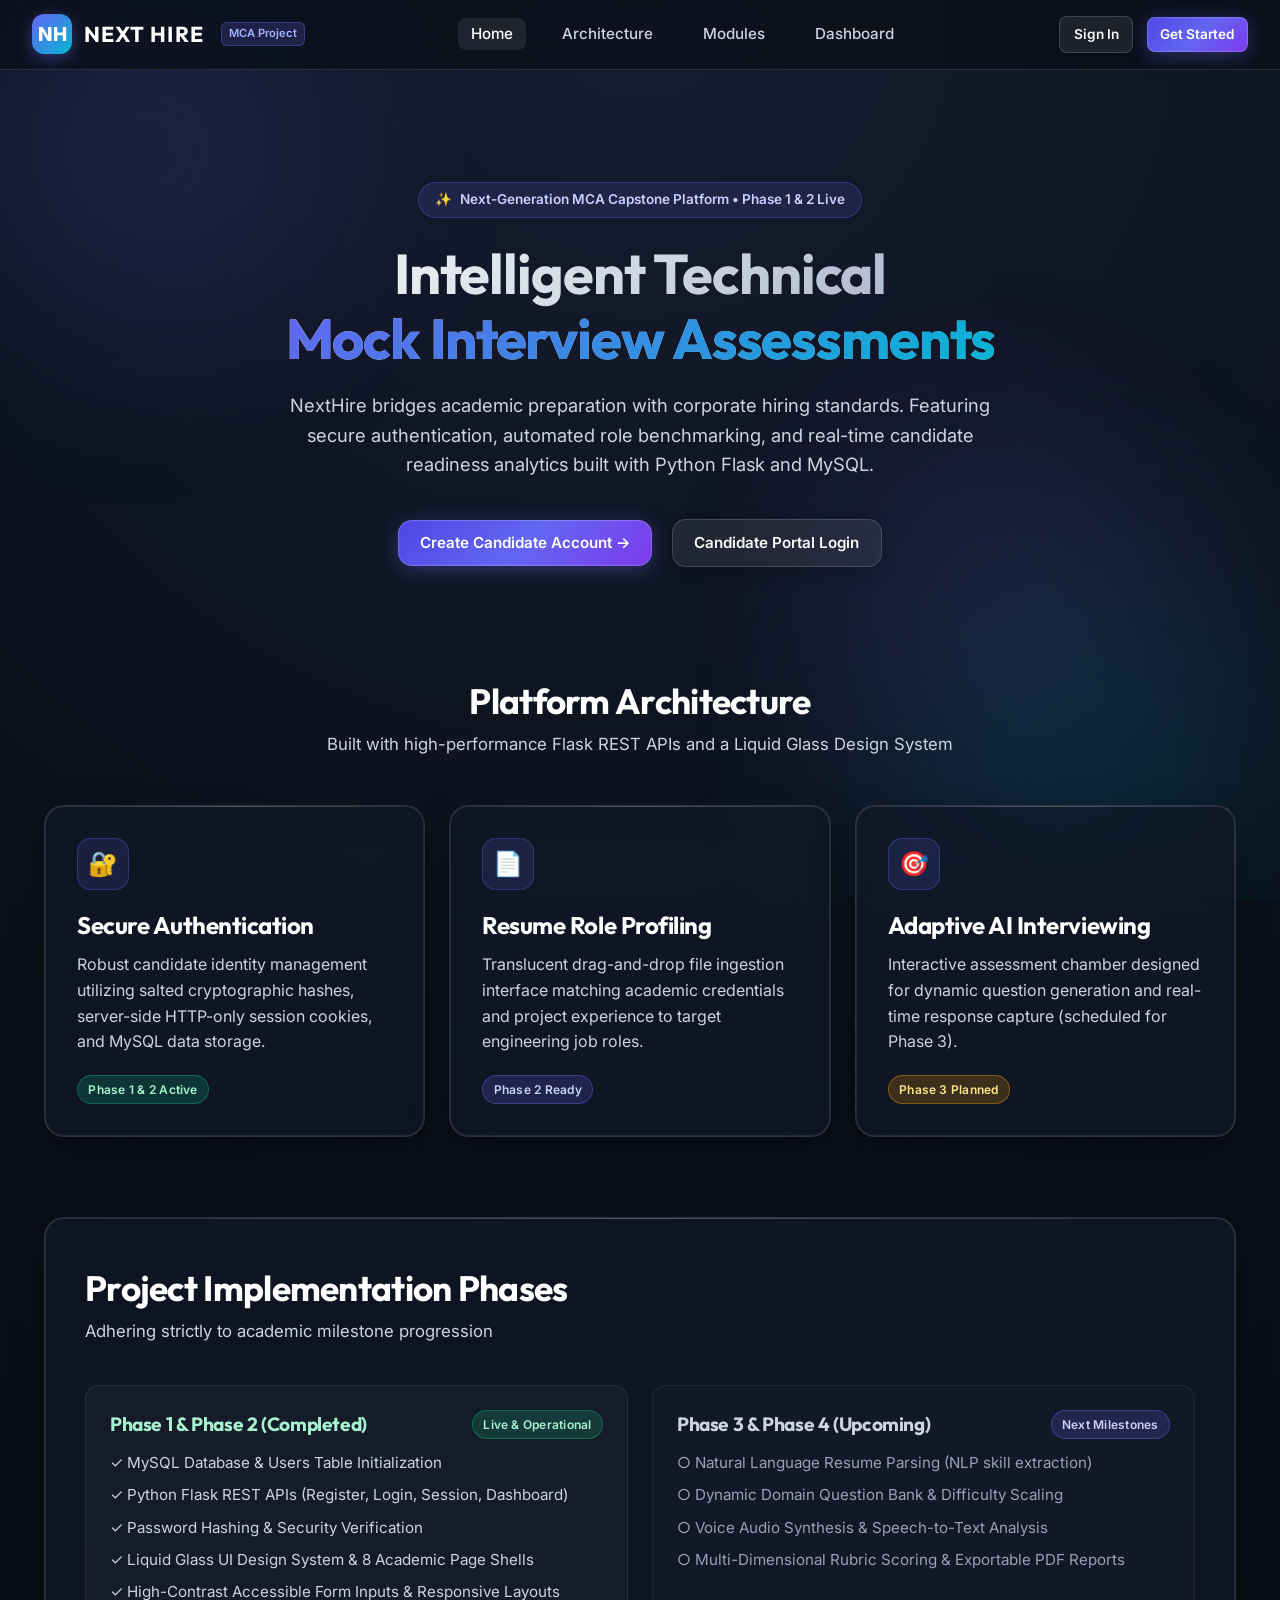
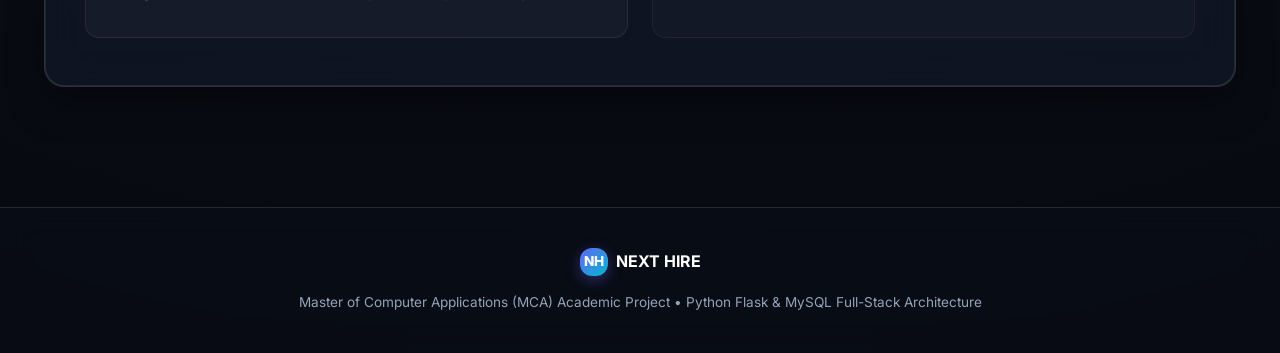
==== frontend/index.html @ c8a3c5a3 "Initial commit: NextHire AI Mock Interview Platform" ====
<!DOCTYPE html>
<html lang="en">
<head>
  <meta charset="UTF-8">
  <meta name="viewport" content="width=device-width, initial-scale=1.0">
  <title>NextHire - AI Mock Interview & Evaluation Platform</title>
  <meta name="description" content="NextHire is an academic MCA full-stack platform providing AI-driven mock interviews, resume profiling, and candidate readiness assessment.">
  <link rel="stylesheet" href="css/style.css">
</head>
<body>
  <!-- Ambient Liquid Glass Orbs -->
  <div class="ambient-background">
    <div class="bg-orb orb-1"></div>
    <div class="bg-orb orb-2"></div>
    <div class="bg-orb orb-3"></div>
  </div>

  <!-- Navigation Bar -->
  <header class="navbar">
    <div class="nav-container">
      <a href="index.html" class="brand-logo" id="nav-brand">
        <div class="logo-symbol">NH</div>
        <span class="brand-name">NEXT HIRE</span>
        <span class="brand-badge">MCA Project</span>
      </a>
      <ul class="nav-links">
        <li><a href="index.html" class="nav-link active">Home</a></li>
        <li><a href="#features" class="nav-link">Architecture</a></li>
        <li><a href="#modules" class="nav-link">Modules</a></li>
        <li><a href="dashboard.html" class="nav-link">Dashboard</a></li>
      </ul>
      <div class="nav-auth-actions" id="nav-auth-actions">
        <a href="login.html" class="btn btn-glass btn-sm" id="nav-login-btn">Sign In</a>
        <a href="register.html" class="btn btn-primary btn-sm" id="nav-register-btn">Get Started</a>
      </div>
    </div>
  </header>

  <!-- Main Content -->
  <main class="container">
    <!-- Hero Section -->
    <section class="hero-section">
      <div class="hero-pill">
        <span>✨</span> Next-Generation MCA Capstone Platform &bull; Phase 1 & 2 Live
      </div>
      <h1 class="hero-title">
        Intelligent Technical <br>
        <span class="hero-title-accent">Mock Interview Assessments</span>
      </h1>
      <p class="hero-description">
        NextHire bridges academic preparation with corporate hiring standards. Featuring secure authentication, automated role benchmarking, and real-time candidate readiness analytics built with Python Flask and MySQL.
      </p>
      <div class="hero-actions">
        <a href="register.html" class="btn btn-primary" id="hero-cta-btn">
          Create Candidate Account &rarr;
        </a>
        <a href="login.html" class="btn btn-glass" id="hero-login-btn">
          Candidate Portal Login
        </a>
      </div>
    </section>

    <!-- Architecture & Features Grid -->
    <section id="features" style="margin-top: 4rem;">
      <div class="page-header" style="text-align: center; margin-bottom: 3rem;">
        <h2 class="page-title">Platform Architecture</h2>
        <p class="page-subtitle">Built with high-performance Flask REST APIs and a Liquid Glass Design System</p>
      </div>

      <div class="grid-3">
        <!-- Feature 1 -->
        <div class="glass-card glass-card-hover">
          <div class="feature-icon-box">🔐</div>
          <h3>Secure Authentication</h3>
          <p style="margin-top: 0.75rem;">
            Robust candidate identity management utilizing salted cryptographic hashes, server-side HTTP-only session cookies, and MySQL data storage.
          </p>
          <div style="margin-top: 1.25rem;">
            <span class="badge badge-success">Phase 1 & 2 Active</span>
          </div>
        </div>

        <!-- Feature 2 -->
        <div class="glass-card glass-card-hover">
          <div class="feature-icon-box">📄</div>
          <h3>Resume Role Profiling</h3>
          <p style="margin-top: 0.75rem;">
            Translucent drag-and-drop file ingestion interface matching academic credentials and project experience to target engineering job roles.
          </p>
          <div style="margin-top: 1.25rem;">
            <span class="badge badge-primary">Phase 2 Ready</span>
          </div>
        </div>

        <!-- Feature 3 -->
        <div class="glass-card glass-card-hover">
          <div class="feature-icon-box">🎯</div>
          <h3>Adaptive AI Interviewing</h3>
          <p style="margin-top: 0.75rem;">
            Interactive assessment chamber designed for dynamic question generation and real-time response capture (scheduled for Phase 3).
          </p>
          <div style="margin-top: 1.25rem;">
            <span class="badge badge-warning">Phase 3 Planned</span>
          </div>
        </div>
      </div>
    </section>

    <!-- Platform Modules Roadmap -->
    <section id="modules" style="margin-top: 5rem;">
      <div class="glass-card" style="padding: 3rem 2.5rem;">
        <div class="page-header">
          <h2 class="page-title">Project Implementation Phases</h2>
          <p class="page-subtitle">Adhering strictly to academic milestone progression</p>
        </div>

        <div class="grid-2" style="margin-top: 2rem;">
          <div style="padding: 1.5rem; background: rgba(255, 255, 255, 0.03); border-radius: var(--radius-md); border: 1px solid rgba(255, 255, 255, 0.08);">
            <div style="display: flex; align-items: center; justify-content: space-between; margin-bottom: 0.75rem;">
              <h4 style="color: #a7f3d0;">Phase 1 & Phase 2 (Completed)</h4>
              <span class="badge badge-success">Live & Operational</span>
            </div>
            <ul style="list-style: none; padding-left: 0; color: var(--text-secondary); font-size: 0.95rem;">
              <li style="margin-bottom: 0.5rem;">✓ MySQL Database & Users Table Initialization</li>
              <li style="margin-bottom: 0.5rem;">✓ Python Flask REST APIs (Register, Login, Session, Dashboard)</li>
              <li style="margin-bottom: 0.5rem;">✓ Password Hashing & Security Verification</li>
              <li style="margin-bottom: 0.5rem;">✓ Liquid Glass UI Design System & 8 Academic Page Shells</li>
              <li style="margin-bottom: 0.5rem;">✓ High-Contrast Accessible Form Inputs & Responsive Layouts</li>
            </ul>
          </div>

          <div style="padding: 1.5rem; background: rgba(255, 255, 255, 0.02); border-radius: var(--radius-md); border: 1px solid rgba(255, 255, 255, 0.05);">
            <div style="display: flex; align-items: center; justify-content: space-between; margin-bottom: 0.75rem;">
              <h4 style="color: #cbd5e1;">Phase 3 & Phase 4 (Upcoming)</h4>
              <span class="badge badge-primary">Next Milestones</span>
            </div>
            <ul style="list-style: none; padding-left: 0; color: var(--text-muted); font-size: 0.95rem;">
              <li style="margin-bottom: 0.5rem;">○ Natural Language Resume Parsing (NLP skill extraction)</li>
              <li style="margin-bottom: 0.5rem;">○ Dynamic Domain Question Bank & Difficulty Scaling</li>
              <li style="margin-bottom: 0.5rem;">○ Voice Audio Synthesis & Speech-to-Text Analysis</li>
              <li style="margin-bottom: 0.5rem;">○ Multi-Dimensional Rubric Scoring & Exportable PDF Reports</li>
            </ul>
          </div>
        </div>
      </div>
    </section>
  </main>

  <!-- Academic Footer -->
  <footer class="footer">
    <div class="footer-content">
      <div style="display: flex; align-items: center; gap: 0.5rem;">
        <div class="logo-symbol" style="width: 28px; height: 28px; font-size: 0.85rem;">NH</div>
        <span style="font-weight: 700; color: #fff;">NEXT HIRE</span>
      </div>
      <p class="footer-credit">
        Master of Computer Applications (MCA) Academic Project &bull; Python Flask & MySQL Full-Stack Architecture
      </p>
    </div>
  </footer>

  <script src="js/main.js"></script>
</body>
</html>
---- frontend/css/style.css ----
/* =========================================================
   NEXT HIRE - Liquid Glass Design System
   MCA Academic Project - Professional & AI-Themed UI
   ========================================================= */

@import url('https://fonts.googleapis.com/css2?family=Inter:wght@300;400;500;600;700;800&family=Outfit:wght@500;600;700&display=swap');

:root {
  /* Color Palette - Academic AI Theme */
  --bg-dark: #090d16;
  --bg-gradient: radial-gradient(circle at 50% 0%, #151c2e 0%, #0b0f19 55%, #07090f 100%);
  
  --primary: #6366f1;
  --primary-hover: #4f46e5;
  --primary-glow: rgba(99, 102, 241, 0.35);
  
  --secondary: #06b6d4;
  --secondary-glow: rgba(6, 182, 212, 0.25);
  
  --accent-purple: #8b5cf6;
  --accent-emerald: #10b981;
  --accent-amber: #f59e0b;
  --accent-rose: #f43f5e;
  
  /* Liquid Glass Values */
  --glass-bg: rgba(17, 24, 39, 0.72);
  --glass-bg-hover: rgba(24, 33, 53, 0.82);
  --glass-bg-light: rgba(255, 255, 255, 0.05);
  --glass-border: 1px solid rgba(255, 255, 255, 0.12);
  --glass-border-focus: 1px solid rgba(99, 102, 241, 0.6);
  --glass-border-glow: 0 0 20px rgba(99, 102, 241, 0.25);
  --glass-shadow: 0 16px 40px -8px rgba(0, 0, 0, 0.5), 0 0 1px 1px rgba(255, 255, 255, 0.1) inset;
  --glass-blur: blur(20px);
  
  /* High-Contrast Typography */
  --text-primary: #ffffff;
  --text-secondary: #cbd5e1;
  --text-muted: #94a3b8;
  --text-dark: #0f172a;
  
  /* Form Inputs Visibility Standards */
  --input-bg: rgba(15, 23, 42, 0.85);
  --input-text: #ffffff;
  --input-placeholder: #94a3b8;
  --input-border: rgba(255, 255, 255, 0.22);
  --input-focus-border: #6366f1;
  --input-focus-ring: 0 0 0 3px rgba(99, 102, 241, 0.3);

  /* Layout Constants */
  --radius-sm: 8px;
  --radius-md: 14px;
  --radius-lg: 20px;
  --radius-xl: 28px;
  --transition: all 0.25s cubic-bezier(0.16, 1, 0.3, 1);
}

/* =========================================================
   Base & Reset
   ========================================================= */
*, *::before, *::after {
  box-sizing: border-box;
  margin: 0;
  padding: 0;
}

html {
  font-size: 16px;
  scroll-behavior: smooth;
}

body {
  font-family: 'Inter', -apple-system, BlinkMacSystemFont, "Segoe UI", Roboto, sans-serif;
  background-color: var(--bg-dark);
  background-image: var(--bg-gradient);
  color: var(--text-primary);
  min-height: 100vh;
  line-height: 1.6;
  overflow-x: hidden;
  position: relative;
}

/* Background Ambient Orbs for Liquid Glass Depth */
.ambient-background {
  position: fixed;
  top: 0;
  left: 0;
  width: 100vw;
  height: 100vh;
  overflow: hidden;
  z-index: -1;
  pointer-events: none;
}

.bg-orb {
  position: absolute;
  border-radius: 50%;
  filter: blur(100px);
  opacity: 0.45;
  animation: orbDrift 20s infinite alternate ease-in-out;
}

.orb-1 {
  width: 500px;
  height: 500px;
  background: radial-gradient(circle, rgba(99, 102, 241, 0.6) 0%, rgba(99, 102, 241, 0) 70%);
  top: -100px;
  left: -100px;
  animation-duration: 18s;
}

.orb-2 {
  width: 600px;
  height: 600px;
  background: radial-gradient(circle, rgba(6, 182, 212, 0.45) 0%, rgba(6, 182, 212, 0) 70%);
  bottom: -150px;
  right: -100px;
  animation-duration: 24s;
}

.orb-3 {
  width: 450px;
  height: 450px;
  background: radial-gradient(circle, rgba(139, 92, 246, 0.4) 0%, rgba(139, 92, 246, 0) 70%);
  top: 40%;
  left: 60%;
  animation-duration: 22s;
}

@keyframes orbDrift {
  0% { transform: translate(0, 0) scale(1); }
  50% { transform: translate(40px, -30px) scale(1.08); }
  100% { transform: translate(-30px, 40px) scale(0.95); }
}

/* =========================================================
   Typography
   ========================================================= */
h1, h2, h3, h4, h5, h6 {
  font-family: 'Outfit', 'Inter', sans-serif;
  color: var(--text-primary);
  font-weight: 700;
  line-height: 1.25;
  letter-spacing: -0.02em;
}

h1 { font-size: 2.75rem; }
h2 { font-size: 2.1rem; }
h3 { font-size: 1.5rem; }
h4 { font-size: 1.2rem; }

p {
  color: var(--text-secondary);
}

a {
  color: var(--primary);
  text-decoration: none;
  transition: var(--transition);
}

a:hover {
  color: #818cf8;
}

/* =========================================================
   Navbar (Liquid Glass)
   ========================================================= */
.navbar {
  position: sticky;
  top: 0;
  width: 100%;
  z-index: 100;
  backdrop-filter: var(--glass-blur);
  -webkit-backdrop-filter: var(--glass-blur);
  background: rgba(11, 15, 25, 0.75);
  border-bottom: var(--glass-border);
  padding: 0.9rem 2rem;
  transition: var(--transition);
}

.nav-container {
  max-width: 1240px;
  margin: 0 auto;
  display: flex;
  align-items: center;
  justify-content: space-between;
}

.brand-logo {
  display: flex;
  align-items: center;
  gap: 0.75rem;
  text-decoration: none;
}

.logo-symbol {
  width: 40px;
  height: 40px;
  border-radius: 12px;
  background: linear-gradient(135deg, #6366f1 0%, #06b6d4 100%);
  display: flex;
  align-items: center;
  justify-content: center;
  color: #fff;
  font-weight: 800;
  font-size: 1.2rem;
  box-shadow: 0 4px 15px rgba(99, 102, 241, 0.4);
}

.brand-name {
  font-family: 'Outfit', sans-serif;
  font-weight: 700;
  font-size: 1.35rem;
  letter-spacing: 0.05em;
  color: #ffffff;
}

.brand-badge {
  font-size: 0.7rem;
  font-weight: 600;
  padding: 2px 7px;
  border-radius: 6px;
  background: rgba(99, 102, 241, 0.2);
  color: #a5b4fc;
  border: 1px solid rgba(99, 102, 241, 0.4);
  margin-left: 0.35rem;
  vertical-align: middle;
}

.nav-links {
  display: flex;
  align-items: center;
  gap: 1.5rem;
  list-style: none;
}

.nav-link {
  color: var(--text-secondary);
  font-size: 0.95rem;
  font-weight: 500;
  padding: 0.4rem 0.8rem;
  border-radius: var(--radius-sm);
  transition: var(--transition);
}

.nav-link:hover, .nav-link.active {
  color: #ffffff;
  background: rgba(255, 255, 255, 0.08);
}

.nav-auth-actions {
  display: flex;
  align-items: center;
  gap: 0.85rem;
}

.user-profile-badge {
  display: flex;
  align-items: center;
  gap: 0.6rem;
  padding: 0.35rem 0.85rem;
  border-radius: 30px;
  background: rgba(255, 255, 255, 0.07);
  border: 1px solid rgba(255, 255, 255, 0.14);
}

.user-avatar {
  width: 28px;
  height: 28px;
  border-radius: 50%;
  background: linear-gradient(135deg, #6366f1, #a855f7);
  display: flex;
  align-items: center;
  justify-content: center;
  font-size: 0.8rem;
  font-weight: 700;
  color: #fff;
}

.user-name-display {
  font-size: 0.9rem;
  font-weight: 500;
  color: #f1f5f9;
}

/* =========================================================
   Buttons (Liquid Glass & Primary)
   ========================================================= */
.btn {
  display: inline-flex;
  align-items: center;
  justify-content: center;
  gap: 0.5rem;
  font-family: 'Inter', sans-serif;
  font-size: 0.95rem;
  font-weight: 600;
  padding: 0.65rem 1.35rem;
  border-radius: var(--radius-md);
  cursor: pointer;
  transition: var(--transition);
  text-decoration: none;
  border: none;
  outline: none;
}

.btn-primary {
  background: linear-gradient(135deg, #4f46e5 0%, #6366f1 50%, #7c3aed 100%);
  color: #ffffff !important;
  box-shadow: 0 4px 20px rgba(99, 102, 241, 0.35), 0 0 1px 1px rgba(255, 255, 255, 0.2) inset;
}

.btn-primary:hover {
  transform: translateY(-2px);
  box-shadow: 0 8px 25px rgba(99, 102, 241, 0.5), 0 0 1px 1px rgba(255, 255, 255, 0.3) inset;
}

.btn-primary:active {
  transform: translateY(0);
}

.btn-glass {
  background: rgba(255, 255, 255, 0.08);
  backdrop-filter: blur(12px);
  -webkit-backdrop-filter: blur(12px);
  color: #f8fafc !important;
  border: 1px solid rgba(255, 255, 255, 0.16);
  box-shadow: 0 4px 15px rgba(0, 0, 0, 0.2);
}

.btn-glass:hover {
  background: rgba(255, 255, 255, 0.14);
  border-color: rgba(255, 255, 255, 0.3);
  transform: translateY(-2px);
}

.btn-danger {
  background: rgba(244, 63, 94, 0.15);
  color: #fb7185 !important;
  border: 1px solid rgba(244, 63, 94, 0.3);
}

.btn-danger:hover {
  background: rgba(244, 63, 94, 0.25);
  border-color: rgba(244, 63, 94, 0.5);
}

.btn-block {
  width: 100%;
}

.btn-sm {
  padding: 0.4rem 0.85rem;
  font-size: 0.85rem;
  border-radius: var(--radius-sm);
}

/* =========================================================
   Liquid Glass Cards
   ========================================================= */
.glass-card {
  background: var(--glass-bg);
  backdrop-filter: var(--glass-blur);
  -webkit-backdrop-filter: var(--glass-blur);
  border: var(--glass-border);
  border-radius: var(--radius-lg);
  box-shadow: var(--glass-shadow);
  padding: 2rem;
  transition: var(--transition);
  position: relative;
  overflow: hidden;
}

.glass-card::before {
  content: '';
  position: absolute;
  top: 0;
  left: 0;
  right: 0;
  height: 1px;
  background: linear-gradient(90deg, transparent, rgba(255, 255, 255, 0.2), transparent);
}

.glass-card-hover:hover {
  background: var(--glass-bg-hover);
  border-color: rgba(255, 255, 255, 0.22);
  transform: translateY(-4px);
  box-shadow: 0 20px 45px -10px rgba(0, 0, 0, 0.6), 0 0 25px rgba(99, 102, 241, 0.15);
}

/* =========================================================
   Forms & Visible Input Fields (CRITICAL REQUIREMENT)
   ========================================================= */
.form-group {
  margin-bottom: 1.35rem;
  text-align: left;
}

.form-label {
  display: block;
  font-size: 0.9rem;
  font-weight: 500;
  color: #f1f5f9;
  margin-bottom: 0.5rem;
  letter-spacing: 0.01em;
}

.input-container {
  position: relative;
  display: flex;
  align-items: center;
}

.input-icon {
  position: absolute;
  left: 14px;
  color: var(--text-muted);
  pointer-events: none;
  font-size: 1.1rem;
}

/* Visible Inputs: High Contrast, High Legibility */
.form-control {
  width: 100%;
  padding: 0.75rem 1rem;
  padding-left: 2.75rem;
  font-family: 'Inter', sans-serif;
  font-size: 0.95rem;
  color: #ffffff !important; /* Clearly visible */
  background-color: var(--input-bg) !important;
  border: 1px solid var(--input-border);
  border-radius: var(--radius-md);
  outline: none;
  transition: var(--transition);
  -webkit-appearance: none;
}

.form-control.no-icon {
  padding-left: 1rem;
}

.form-control::placeholder {
  color: var(--input-placeholder) !important;
  opacity: 1;
}

.form-control:focus {
  border-color: var(--input-focus-border);
  box-shadow: var(--input-focus-ring);
  background-color: rgba(15, 23, 42, 0.95) !important;
}

/* Password Toggle Icon */
.password-toggle {
  position: absolute;
  right: 14px;
  background: none;
  border: none;
  color: var(--text-muted);
  cursor: pointer;
  padding: 0;
  font-size: 1rem;
  display: flex;
  align-items: center;
  transition: var(--transition);
}

.password-toggle:hover {
  color: #ffffff;
}

/* Password strength bar */
.password-strength-container {
  margin-top: 0.5rem;
  height: 4px;
  background: rgba(255, 255, 255, 0.1);
  border-radius: 4px;
  overflow: hidden;
}

.password-strength-bar {
  height: 100%;
  width: 0%;
  transition: var(--transition);
}

/* =========================================================
   Layout Containers
   ========================================================= */
.container {
  max-width: 1240px;
  margin: 0 auto;
  padding: 2.5rem 1.5rem;
}

.container-narrow {
  max-width: 480px;
  margin: 3rem auto;
  padding: 1.5rem;
}

.page-header {
  margin-bottom: 2.5rem;
}

.page-title {
  font-size: 2.2rem;
  margin-bottom: 0.5rem;
}

.page-subtitle {
  font-size: 1.05rem;
  color: var(--text-secondary);
}

/* =========================================================
   Alerts & Notifications
   ========================================================= */
.alert {
  padding: 0.85rem 1.15rem;
  border-radius: var(--radius-md);
  margin-bottom: 1.25rem;
  font-size: 0.9rem;
  font-weight: 500;
  display: none;
  align-items: center;
  gap: 0.6rem;
  backdrop-filter: blur(10px);
}

.alert-danger {
  background: rgba(244, 63, 94, 0.15);
  color: #fecdd3;
  border: 1px solid rgba(244, 63, 94, 0.35);
}

.alert-success {
  background: rgba(16, 185, 129, 0.15);
  color: #a7f3d0;
  border: 1px solid rgba(16, 185, 129, 0.35);
}

.alert-info {
  background: rgba(6, 182, 212, 0.15);
  color: #bae6fd;
  border: 1px solid rgba(6, 182, 212, 0.35);
}

/* Toast Notification */
.toast-container {
  position: fixed;
  bottom: 24px;
  right: 24px;
  z-index: 1000;
  display: flex;
  flex-direction: column;
  gap: 10px;
}

.toast {
  padding: 12px 20px;
  background: rgba(15, 23, 42, 0.95);
  backdrop-filter: blur(16px);
  border: 1px solid rgba(255, 255, 255, 0.15);
  border-radius: var(--radius-md);
  box-shadow: 0 10px 30px rgba(0, 0, 0, 0.5);
  color: #ffffff;
  font-size: 0.9rem;
  font-weight: 500;
  display: flex;
  align-items: center;
  gap: 10px;
  animation: slideInRight 0.3s cubic-bezier(0.16, 1, 0.3, 1);
}

@keyframes slideInRight {
  from { transform: translateX(100%); opacity: 0; }
  to { transform: translateX(0); opacity: 1; }
}

/* =========================================================
   Badges & Indicators
   ========================================================= */
.badge {
  display: inline-flex;
  align-items: center;
  gap: 0.35rem;
  padding: 0.25rem 0.65rem;
  font-size: 0.75rem;
  font-weight: 600;
  border-radius: 20px;
  letter-spacing: 0.02em;
}

.badge-primary {
  background: rgba(99, 102, 241, 0.2);
  color: #c7d2fe;
  border: 1px solid rgba(99, 102, 241, 0.4);
}

.badge-success {
  background: rgba(16, 185, 129, 0.2);
  color: #a7f3d0;
  border: 1px solid rgba(16, 185, 129, 0.4);
}

.badge-warning {
  background: rgba(245, 158, 11, 0.2);
  color: #fde68a;
  border: 1px solid rgba(245, 158, 11, 0.4);
}

/* =========================================================
   Hero Section (Landing Page)
   ========================================================= */
.hero-section {
  text-align: center;
  padding: 4.5rem 1.5rem 3rem;
  max-width: 900px;
  margin: 0 auto;
}

.hero-pill {
  display: inline-flex;
  align-items: center;
  gap: 0.5rem;
  padding: 0.4rem 1rem;
  border-radius: 30px;
  background: rgba(99, 102, 241, 0.15);
  border: 1px solid rgba(99, 102, 241, 0.3);
  color: #c7d2fe;
  font-size: 0.85rem;
  font-weight: 600;
  margin-bottom: 1.5rem;
}

.hero-title {
  font-size: 3.5rem;
  line-height: 1.15;
  margin-bottom: 1.25rem;
  background: linear-gradient(135deg, #ffffff 0%, #cbd5e1 50%, #94a3b8 100%);
  -webkit-background-clip: text;
  -webkit-text-fill-color: transparent;
}

.hero-title-accent {
  background: linear-gradient(135deg, #6366f1 0%, #06b6d4 100%);
  -webkit-background-clip: text;
  -webkit-text-fill-color: transparent;
}

.hero-description {
  font-size: 1.15rem;
  color: var(--text-secondary);
  max-width: 720px;
  margin: 0 auto 2.5rem;
}

.hero-actions {
  display: flex;
  align-items: center;
  justify-content: center;
  gap: 1.25rem;
}

/* =========================================================
   Grid & Card Systems
   ========================================================= */
.grid-3 {
  display: grid;
  grid-template-columns: repeat(3, 1fr);
  gap: 1.5rem;
}

.grid-4 {
  display: grid;
  grid-template-columns: repeat(4, 1fr);
  gap: 1.25rem;
}

.grid-2 {
  display: grid;
  grid-template-columns: repeat(2, 1fr);
  gap: 1.5rem;
}

.feature-icon-box {
  width: 52px;
  height: 52px;
  border-radius: 14px;
  background: rgba(99, 102, 241, 0.15);
  border: 1px solid rgba(99, 102, 241, 0.3);
  display: flex;
  align-items: center;
  justify-content: center;
  color: #818cf8;
  font-size: 1.5rem;
  margin-bottom: 1.25rem;
}

/* =========================================================
   Dashboard Widgets & Statistics
   ========================================================= */
.stat-card {
  padding: 1.5rem;
  display: flex;
  flex-direction: column;
}

.stat-label {
  font-size: 0.85rem;
  color: var(--text-muted);
  font-weight: 500;
  text-transform: uppercase;
  letter-spacing: 0.05em;
  margin-bottom: 0.5rem;
}

.stat-value {
  font-family: 'Outfit', sans-serif;
  font-size: 2.2rem;
  font-weight: 700;
  color: #ffffff;
  line-height: 1;
}

.stat-hint {
  font-size: 0.8rem;
  color: #94a3b8;
  margin-top: 0.5rem;
}

/* =========================================================
   Tables (Liquid Glass)
   ========================================================= */
.table-responsive {
  width: 100%;
  overflow-x: auto;
}

.glass-table {
  width: 100%;
  border-collapse: collapse;
  text-align: left;
}

.glass-table th {
  padding: 1rem 1.25rem;
  font-size: 0.85rem;
  text-transform: uppercase;
  letter-spacing: 0.05em;
  color: var(--text-muted);
  border-bottom: 1px solid rgba(255, 255, 255, 0.1);
}

.glass-table td {
  padding: 1.1rem 1.25rem;
  font-size: 0.95rem;
  color: var(--text-secondary);
  border-bottom: 1px solid rgba(255, 255, 255, 0.06);
}

.glass-table tr:hover td {
  background: rgba(255, 255, 255, 0.03);
  color: #ffffff;
}

/* =========================================================
   Resume Upload Area (Liquid Glass)
   ========================================================= */
.dropzone {
  border: 2px dashed rgba(99, 102, 241, 0.4);
  border-radius: var(--radius-lg);
  padding: 3.5rem 2rem;
  text-align: center;
  background: rgba(15, 23, 42, 0.45);
  backdrop-filter: blur(12px);
  cursor: pointer;
  transition: var(--transition);
}

.dropzone:hover, .dropzone.dragover {
  border-color: #6366f1;
  background: rgba(99, 102, 241, 0.08);
  box-shadow: 0 0 25px rgba(99, 102, 241, 0.2);
}

.dropzone-icon {
  font-size: 3rem;
  color: #818cf8;
  margin-bottom: 1rem;
}

/* =========================================================
   Footer (Liquid Glass)
   ========================================================= */
.footer {
  margin-top: 5rem;
  border-top: var(--glass-border);
  background: rgba(9, 13, 22, 0.8);
  backdrop-filter: blur(16px);
  padding: 2.5rem 1.5rem;
  text-align: center;
}

.footer-content {
  max-width: 1240px;
  margin: 0 auto;
  display: flex;
  flex-direction: column;
  align-items: center;
  gap: 1rem;
}

.footer-credit {
  font-size: 0.85rem;
  color: var(--text-muted);
}

/* =========================================================
   Responsive Design Breakpoints
   ========================================================= */
@media (max-width: 1024px) {
  .grid-4 {
    grid-template-columns: repeat(2, 1fr);
  }
  .grid-3 {
    grid-template-columns: repeat(2, 1fr);
  }
}

@media (max-width: 768px) {
  .hero-title {
    font-size: 2.5rem;
  }
  .grid-3, .grid-2, .grid-4 {
    grid-template-columns: 1fr;
  }
  .navbar {
    padding: 0.85rem 1rem;
  }
  .nav-links {
    display: none; /* Can be toggled or adapted */
  }
  .hero-actions {
    flex-direction: column;
    width: 100%;
  }
  .hero-actions .btn {
    width: 100%;
  }
}

/* =========================================================
   Phase 8 Liquid Glass Scorecard & Evaluation Styles
   ========================================================= */
.score-pill {
  display: inline-flex;
  align-items: center;
  gap: 0.25rem;
  padding: 0.25rem 0.65rem;
  font-size: 0.75rem;
  font-weight: 600;
  border-radius: var(--radius-sm);
  background: rgba(255, 255, 255, 0.05);
  border: 1px solid rgba(255, 255, 255, 0.1);
  color: #cbd5e1;
}

.score-pill strong {
  color: #ffffff;
}

.scorecard-metric-card {
  padding: 1.25rem;
  background: rgba(255, 255, 255, 0.03);
  border: 1px solid rgba(255, 255, 255, 0.08);
  border-radius: var(--radius-md);
  transition: var(--transition);
}

.scorecard-metric-card:hover {
  background: rgba(255, 255, 255, 0.06);
  border-color: rgba(99, 102, 241, 0.4);
  transform: translateY(-2px);
}

.feedback-card {
  padding: 1.5rem;
  border-radius: var(--radius-md);
  background: var(--glass-bg);
  border: var(--glass-border);
  backdrop-filter: var(--glass-blur);
  display: flex;
  flex-direction: column;
  height: 100%;
}

.feedback-card-header {
  display: flex;
  align-items: center;
  gap: 0.65rem;
  margin-bottom: 1.25rem;
  padding-bottom: 0.75rem;
  border-bottom: 1px solid rgba(255, 255, 255, 0.08);
}

.feedback-icon-box {
  width: 36px;
  height: 36px;
  border-radius: var(--radius-sm);
  display: flex;
  align-items: center;
  justify-content: center;
  font-size: 1.2rem;
}
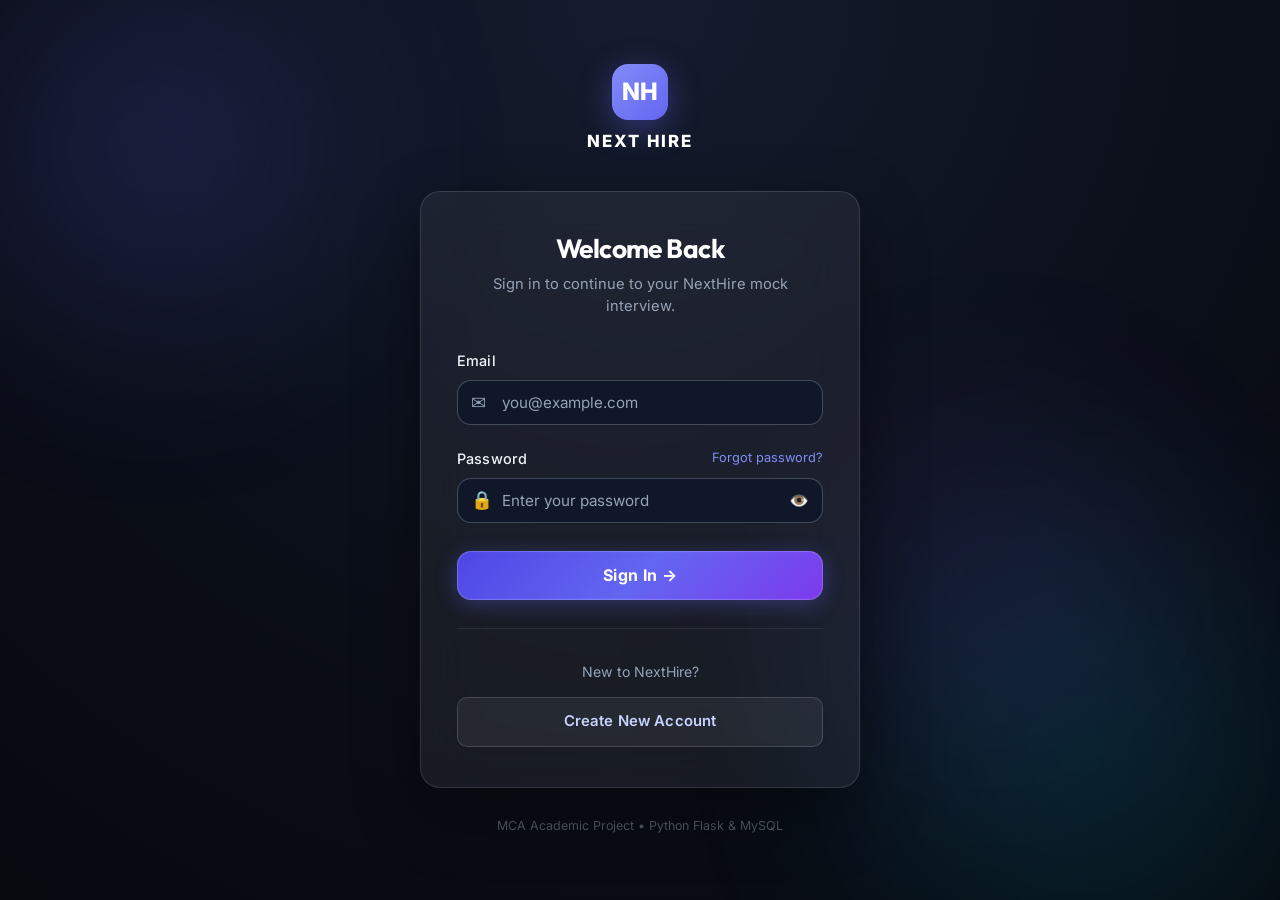
==== commit 46ff723d: "Update login-first authentication flow" ====
--- a/frontend/index.html
+++ b/frontend/index.html
@@ -3,162 +3,32 @@
 <head>
   <meta charset="UTF-8">
   <meta name="viewport" content="width=device-width, initial-scale=1.0">
-  <title>NextHire - AI Mock Interview & Evaluation Platform</title>
-  <meta name="description" content="NextHire is an academic MCA full-stack platform providing AI-driven mock interviews, resume profiling, and candidate readiness assessment.">
-  <link rel="stylesheet" href="css/style.css">
+  <title>NextHire - Redirecting...</title>
+  <!-- Instant redirect: login.js will auto-redirect to dashboard if already logged in -->
+  <meta http-equiv="refresh" content="0; url=login.html">
+  <style>
+    body {
+      margin: 0;
+      background: #0a0f1e;
+      display: flex;
+      align-items: center;
+      justify-content: center;
+      min-height: 100vh;
+      font-family: system-ui, sans-serif;
+      color: #fff;
+    }
+    .redirect-msg {
+      text-align: center;
+      opacity: 0.6;
+      font-size: 0.95rem;
+    }
+  </style>
 </head>
 <body>
-  <!-- Ambient Liquid Glass Orbs -->
-  <div class="ambient-background">
-    <div class="bg-orb orb-1"></div>
-    <div class="bg-orb orb-2"></div>
-    <div class="bg-orb orb-3"></div>
-  </div>
-
-  <!-- Navigation Bar -->
-  <header class="navbar">
-    <div class="nav-container">
-      <a href="index.html" class="brand-logo" id="nav-brand">
-        <div class="logo-symbol">NH</div>
-        <span class="brand-name">NEXT HIRE</span>
-        <span class="brand-badge">MCA Project</span>
-      </a>
-      <ul class="nav-links">
-        <li><a href="index.html" class="nav-link active">Home</a></li>
-        <li><a href="#features" class="nav-link">Architecture</a></li>
-        <li><a href="#modules" class="nav-link">Modules</a></li>
-        <li><a href="dashboard.html" class="nav-link">Dashboard</a></li>
-      </ul>
-      <div class="nav-auth-actions" id="nav-auth-actions">
-        <a href="login.html" class="btn btn-glass btn-sm" id="nav-login-btn">Sign In</a>
-        <a href="register.html" class="btn btn-primary btn-sm" id="nav-register-btn">Get Started</a>
-      </div>
-    </div>
-  </header>
-
-  <!-- Main Content -->
-  <main class="container">
-    <!-- Hero Section -->
-    <section class="hero-section">
-      <div class="hero-pill">
-        <span>✨</span> Next-Generation MCA Capstone Platform &bull; Phase 1 & 2 Live
-      </div>
-      <h1 class="hero-title">
-        Intelligent Technical <br>
-        <span class="hero-title-accent">Mock Interview Assessments</span>
-      </h1>
-      <p class="hero-description">
-        NextHire bridges academic preparation with corporate hiring standards. Featuring secure authentication, automated role benchmarking, and real-time candidate readiness analytics built with Python Flask and MySQL.
-      </p>
-      <div class="hero-actions">
-        <a href="register.html" class="btn btn-primary" id="hero-cta-btn">
-          Create Candidate Account &rarr;
-        </a>
-        <a href="login.html" class="btn btn-glass" id="hero-login-btn">
-          Candidate Portal Login
-        </a>
-      </div>
-    </section>
-
-    <!-- Architecture & Features Grid -->
-    <section id="features" style="margin-top: 4rem;">
-      <div class="page-header" style="text-align: center; margin-bottom: 3rem;">
-        <h2 class="page-title">Platform Architecture</h2>
-        <p class="page-subtitle">Built with high-performance Flask REST APIs and a Liquid Glass Design System</p>
-      </div>
-
-      <div class="grid-3">
-        <!-- Feature 1 -->
-        <div class="glass-card glass-card-hover">
-          <div class="feature-icon-box">🔐</div>
-          <h3>Secure Authentication</h3>
-          <p style="margin-top: 0.75rem;">
-            Robust candidate identity management utilizing salted cryptographic hashes, server-side HTTP-only session cookies, and MySQL data storage.
-          </p>
-          <div style="margin-top: 1.25rem;">
-            <span class="badge badge-success">Phase 1 & 2 Active</span>
-          </div>
-        </div>
-
-        <!-- Feature 2 -->
-        <div class="glass-card glass-card-hover">
-          <div class="feature-icon-box">📄</div>
-          <h3>Resume Role Profiling</h3>
-          <p style="margin-top: 0.75rem;">
-            Translucent drag-and-drop file ingestion interface matching academic credentials and project experience to target engineering job roles.
-          </p>
-          <div style="margin-top: 1.25rem;">
-            <span class="badge badge-primary">Phase 2 Ready</span>
-          </div>
-        </div>
-
-        <!-- Feature 3 -->
-        <div class="glass-card glass-card-hover">
-          <div class="feature-icon-box">🎯</div>
-          <h3>Adaptive AI Interviewing</h3>
-          <p style="margin-top: 0.75rem;">
-            Interactive assessment chamber designed for dynamic question generation and real-time response capture (scheduled for Phase 3).
-          </p>
-          <div style="margin-top: 1.25rem;">
-            <span class="badge badge-warning">Phase 3 Planned</span>
-          </div>
-        </div>
-      </div>
-    </section>
-
-    <!-- Platform Modules Roadmap -->
-    <section id="modules" style="margin-top: 5rem;">
-      <div class="glass-card" style="padding: 3rem 2.5rem;">
-        <div class="page-header">
-          <h2 class="page-title">Project Implementation Phases</h2>
-          <p class="page-subtitle">Adhering strictly to academic milestone progression</p>
-        </div>
-
-        <div class="grid-2" style="margin-top: 2rem;">
-          <div style="padding: 1.5rem; background: rgba(255, 255, 255, 0.03); border-radius: var(--radius-md); border: 1px solid rgba(255, 255, 255, 0.08);">
-            <div style="display: flex; align-items: center; justify-content: space-between; margin-bottom: 0.75rem;">
-              <h4 style="color: #a7f3d0;">Phase 1 & Phase 2 (Completed)</h4>
-              <span class="badge badge-success">Live & Operational</span>
-            </div>
-            <ul style="list-style: none; padding-left: 0; color: var(--text-secondary); font-size: 0.95rem;">
-              <li style="margin-bottom: 0.5rem;">✓ MySQL Database & Users Table Initialization</li>
-              <li style="margin-bottom: 0.5rem;">✓ Python Flask REST APIs (Register, Login, Session, Dashboard)</li>
-              <li style="margin-bottom: 0.5rem;">✓ Password Hashing & Security Verification</li>
-              <li style="margin-bottom: 0.5rem;">✓ Liquid Glass UI Design System & 8 Academic Page Shells</li>
-              <li style="margin-bottom: 0.5rem;">✓ High-Contrast Accessible Form Inputs & Responsive Layouts</li>
-            </ul>
-          </div>
-
-          <div style="padding: 1.5rem; background: rgba(255, 255, 255, 0.02); border-radius: var(--radius-md); border: 1px solid rgba(255, 255, 255, 0.05);">
-            <div style="display: flex; align-items: center; justify-content: space-between; margin-bottom: 0.75rem;">
-              <h4 style="color: #cbd5e1;">Phase 3 & Phase 4 (Upcoming)</h4>
-              <span class="badge badge-primary">Next Milestones</span>
-            </div>
-            <ul style="list-style: none; padding-left: 0; color: var(--text-muted); font-size: 0.95rem;">
-              <li style="margin-bottom: 0.5rem;">○ Natural Language Resume Parsing (NLP skill extraction)</li>
-              <li style="margin-bottom: 0.5rem;">○ Dynamic Domain Question Bank & Difficulty Scaling</li>
-              <li style="margin-bottom: 0.5rem;">○ Voice Audio Synthesis & Speech-to-Text Analysis</li>
-              <li style="margin-bottom: 0.5rem;">○ Multi-Dimensional Rubric Scoring & Exportable PDF Reports</li>
-            </ul>
-          </div>
-        </div>
-      </div>
-    </section>
-  </main>
-
-  <!-- Academic Footer -->
-  <footer class="footer">
-    <div class="footer-content">
-      <div style="display: flex; align-items: center; gap: 0.5rem;">
-        <div class="logo-symbol" style="width: 28px; height: 28px; font-size: 0.85rem;">NH</div>
-        <span style="font-weight: 700; color: #fff;">NEXT HIRE</span>
-      </div>
-      <p class="footer-credit">
-        Master of Computer Applications (MCA) Academic Project &bull; Python Flask & MySQL Full-Stack Architecture
-      </p>
-    </div>
-  </footer>
-
-  <script src="js/main.js"></script>
+  <div class="redirect-msg">Loading NextHire...</div>
+  <script>
+    // Instant JS redirect as fallback
+    window.location.replace('login.html');
+  </script>
 </body>
 </html>
